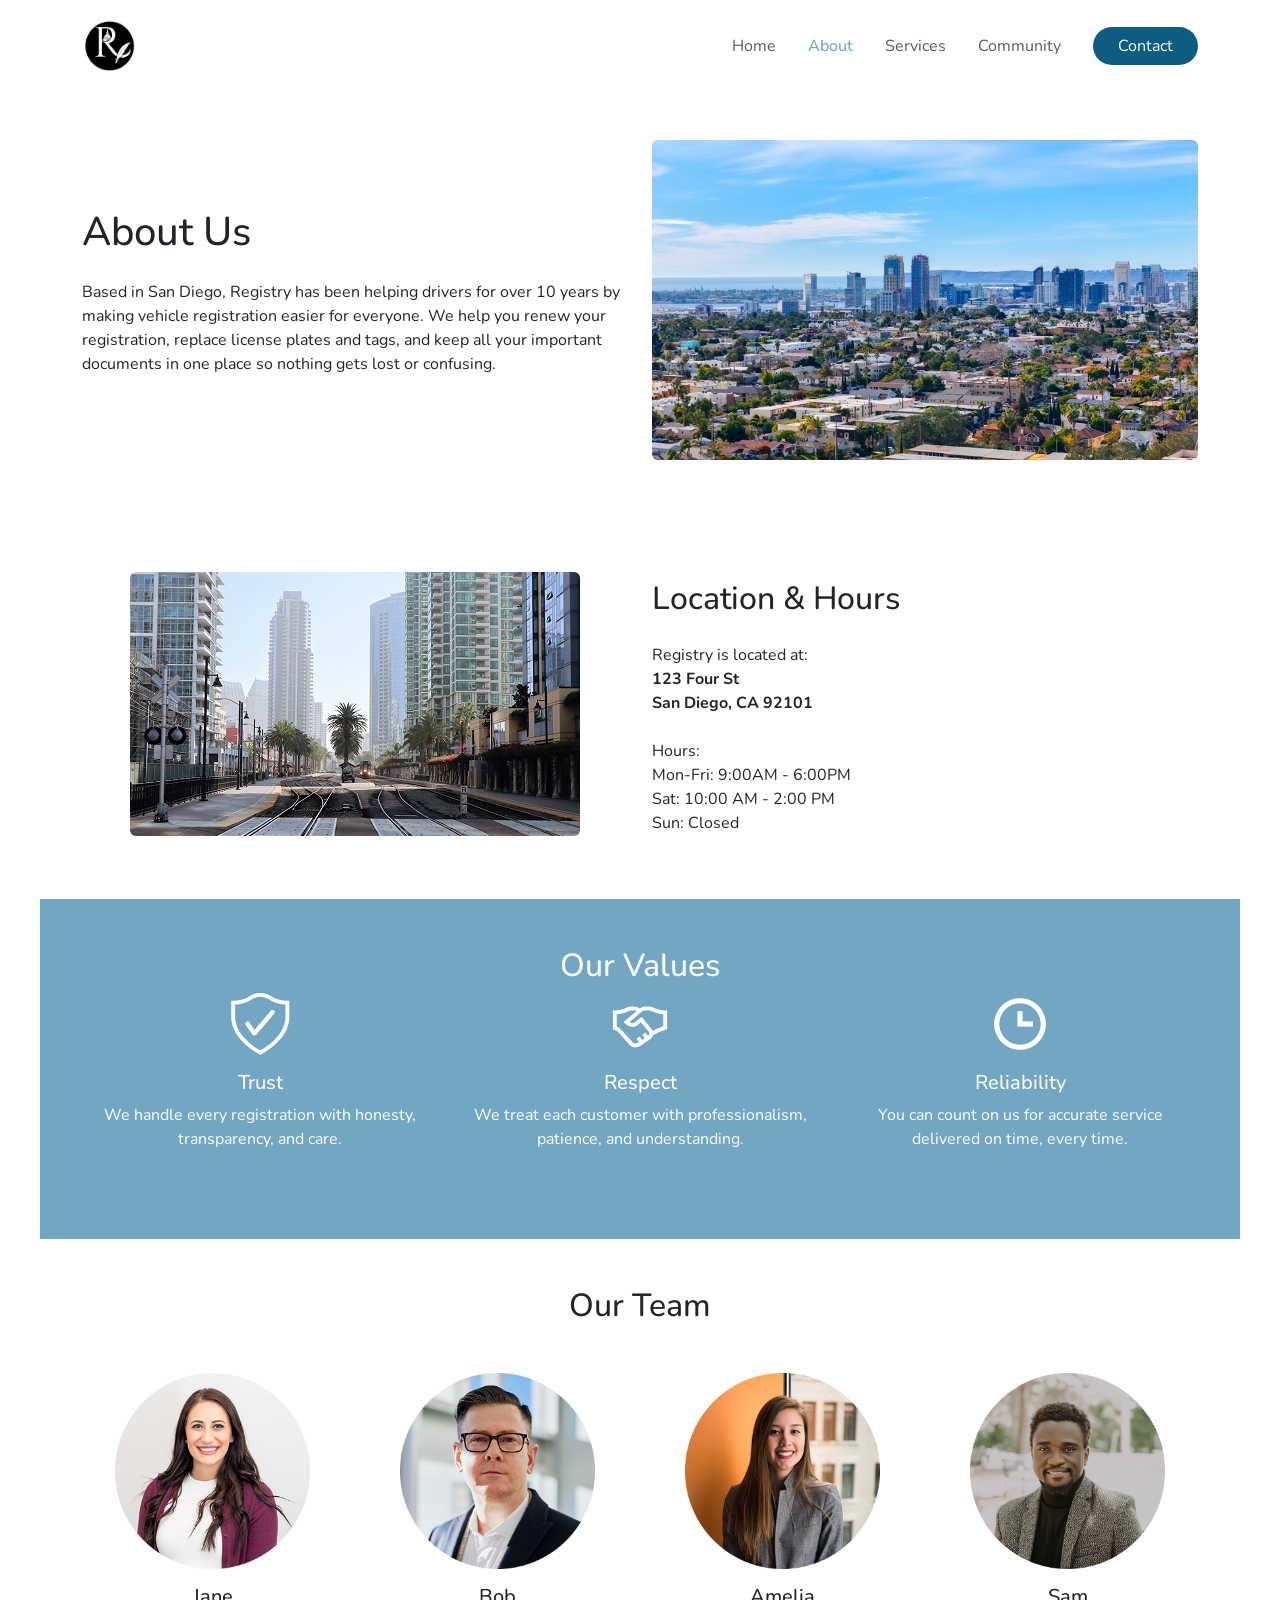
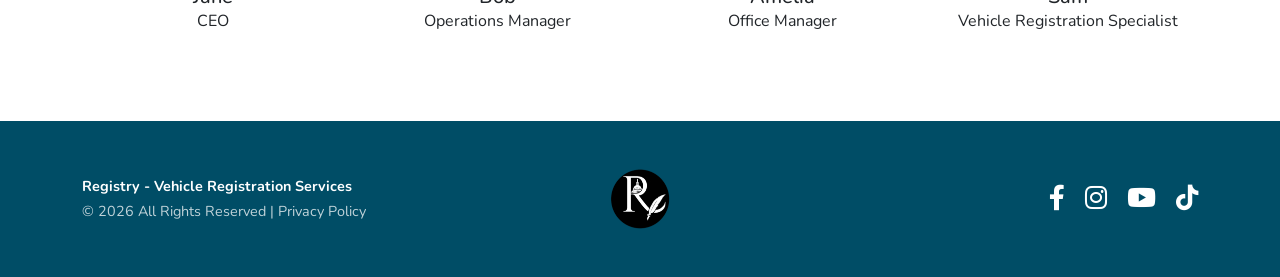
==== about.html @ 8897eef6 "Update about.html" ====
<!DOCTYPE html>
<html lang="en">
<head>
    <meta charset="UTF-8">
    <meta name="viewport" content="width=device-width, initial-scale=1.0">
    <title>Registry - About</title>
    <link rel="icon" type="image/png" href="images/favicon.png">
    <link rel="preconnect" href="https://fonts.googleapis.com">
    <link rel="preconnect" href="https://fonts.gstatic.com" crossorigin>
    <link href="https://fonts.googleapis.com/css2?family=Nanum+Myeongjo&family=Nunito:ital,wght@0,200..1000;1,200..1000&family=Raleway:ital,wght@0,100..900;1,100..900&display=swap" rel="stylesheet">
    
    <!-- Bootstrap CSS -->
    <link href="https://cdn.jsdelivr.net/npm/bootstrap@5.3.0/dist/css/bootstrap.min.css" rel="stylesheet">
    
    <!-- Font Awesome Icons -->
    <link rel="stylesheet" href="https://cdnjs.cloudflare.com/ajax/libs/font-awesome/6.0.0/css/all.min.css">

    <!-- Custom CSS -->
    <link rel="stylesheet" href="css/style.css">
</head>

<body>
    <header>
    <nav class="navbar navbar-expand-lg navbar-light bg-white sticky-top py-3">
        <div class="container">
            <a class="navbar-brand" href="index.html">
                <img src="images/logo.png" alt="Registry Logo" height="50">
            </a>
            <button class="navbar-toggler"
                    type="button"
                    data-bs-toggle="collapse"
                    data-bs-target="#navbarNav"
                    aria-controls="navbarNav"
                    aria-expanded="false"
                    aria-label="Toggle navigation">
                <span class="navbar-toggler-icon"></span>
            </button>
            <div class="collapse navbar-collapse justify-content-end" id="navbarNav">
                <ul class="navbar-nav align-items-center">
                    <li class="nav-item"><a class="nav-link px-3" href="index.html">Home</a></li>
                    <li class="nav-item"><a class="nav-link px-3 active-custom" href="#">About</a></li>
                    <li class="nav-item"><a class="nav-link px-3" href="services.html">Services</a></li>
                    <li class="nav-item"><a class="nav-link px-3" href="community.html">Community</a></li>
                    <li class="nav-item ms-lg-3"><a class="btn btn-contact px-4" href="contact.html">Contact</a></li>
                </ul>
            </div>
        </div>
    </nav>
    </header>
    <main>
    <!--About Section-->
    <section class="about-section py-5">
        <div class="container">
            <div class="row align-items-center">
                <div class="col-md-6 text-center text-md-start">
                    <h1 class="mt-4 mt-md-0 mb-4">About Us</h1>

                    <p>
                        Based in San Diego, Registry has been helping drivers for over
                        10 years by making vehicle registration easier for everyone.
                        We help you renew your registration, replace license plates
                        and tags, and keep all your important documents in one place
                        so nothing gets lost or confusing.
                    </p>
                </div>

                <div class="col-md-6 text-center">
                    <img src="images/About.png"
                        class="img-fluid rounded"
                        alt="San Diego">
                </div>

            </div>
        </div>
    </section>

    <!-- Location Section -->
    <section class="location-section py-5">
        <div class="container">
            <div class="row align-items-center">

                <div class="col-md-6 text-center">
                    <img src="images/Location.png"
                        class="img-fluid rounded"
                        alt="San Diego Location">
                </div>
                <div class="col-md-6 text-center text-md-start">
                    <h2 class="mt-4 mb-4">Location & Hours</h2>

                    <p>
                        Registry is located at:<br>
                        <strong>123 Four St <br> San Diego, CA 92101</strong>
                        <br><br>

                        Hours:<br>
                        Mon-Fri: 9:00AM - 6:00PM<br>
                        Sat: 10:00 AM - 2:00 PM<br>
                        Sun: Closed
                    </p>
                </div>

            </div>
        </div>
    </section>

    <!-- Values Section-->
    <section class="values py-5">
        <div class="container">
            <h2 class="text-center">Our Values</h2>
            <div class="row text-center">
            <!-- Image 1 -->
            <div class="col-md-4 mb-4">
                <img src="images/Trust Image.png" class="img-fluid rounded" alt="Registration">
                <h5 class="mt-3">Trust</h5>
                <p>We handle every registration with honesty, transparency, and care.</p>
            </div>
            <!-- Image 2 -->
            <div class="col-md-4 mb-4">
                <img src="images/Respect Image.png" class="img-fluid rounded"
                alt="License Plates">
                <h5 class="mt-3">Respect</h5>
                <p>We treat each customer with professionalism, patience, and understanding.</p>
            </div>
            <!-- Image 3 -->
            <div class="col-md-4 mb-4">
                <img src="images/Reliablity Image.png" class="img-fluid rounded"
                alt="Vehicle Documents">
                <h5 class="mt-3">Reliability</h5>
                <p>You can count on us for accurate service delivered on time, every time.</p>
            </div>
            </div>
        </div>
    </section>

    <!-- Our Team-->
    <section class="team py-5">
        <div class="container">
            <h2 class="text-center mb-5">Our Team</h2>
            <div class="row text-center">
                <!-- Member 1 -->
                <div class="col-md-3 col-6 mb-4">
                    <img src="images/Jane.png" class="img-fluid rounded w-75" alt="Jane">
                    <h5 class="mt-3 mb-0">Jane</h5>
                    <p>CEO</p>
                </div>

                <!-- Member 2 -->
                <div class="col-md-3 col-6 mb-4">
                    <img src="images/Bob.png" class="img-fluid rounded w-75" alt="Bob">
                    <h5 class="mt-3 mb-0">Bob</h5>
                    <p>Operations Manager</p>
                </div>

                <!-- Member 3 -->
                <div class="col-md-3 col-6 mb-4">
                    <img src="images/Amelia.png" class="img-fluid rounded w-75" alt="Amelia">
                    <h5 class="mt-3 mb-0">Amelia</h5>
                    <p>Office Manager</p>
                </div>

                <!-- Member 4 -->
                <div class="col-md-3 col-6 mb-4">
                    <img src="images/Sam.png" class="img-fluid rounded w-75" alt="Sam">
                    <h5 class="mt-3 mb-0">Sam</h5>
                    <p>Vehicle Registration Specialist</p>
                </div>
            </div>
        </div>
    </section>
    </main>
    
    <footer class="footer py-5">
        <div class="container">
            <div class="row align-items-center">
    
                <div class="col-md-4 text-center text-md-start footer-legal">
                    <p class="mb-1 fw-bold">Registry - Vehicle Registration Services</p>
                    <p class="mb-0 small opacity-75">
                        © 2026 All Rights Reserved | 
                        <a href="privacy-policy.html" class="text-white text-decoration-none hover-underline">Privacy Policy</a>
                    </p>
                </div>

                <div class="col-md-4 text-center mb-4 mb-md-0">
                    <a href="index.html">
                        <img src="images/logo.png" alt="Registry Logo" class="footer-logo-main">
                    </a>
                </div>

                <div class="col-md-4 text-center text-md-end mb-4 mb-md-0 social-links">
                    <a href="https://facebook.com" target="_blank" class="me-3"><i class="fab fa-facebook-f"></i></a>
                    <a href="https://instagram.com" target="_blank" class="me-3"><i class="fab fa-instagram"></i></a>
                    <a href="https://youtube.com" target="_blank" class="me-3"><i class="fab fa-youtube"></i></a>
                    <a href="https://tiktok.com" target="_blank"><i class="fab fa-tiktok"></i></a>
                </div>
    
            </div>
        </div>
    </footer>

    <script src="https://cdn.jsdelivr.net/npm/bootstrap@5.3.0/dist/js/bootstrap.bundle.min.js"></script>

</body>
</html>
---- css/style.css ----
:root {
    --primary-blue: #0d5d80;
    --accent-blue: #72a6c2;
    --bg-light: #d1e3eb;
    --white: #ffffff;
    --gray: #f6f6f6;
    --black: #000000;
    --almost-black: #0b0b0b;
    --yellow: #eabe42;

}

body {
    font-family: 'nunito',Tahoma, Geneva, Verdana, sans-serif;;
}

/* Nav */

.navbar-brand img:hover {
    opacity: 0.8;
}
.active-custom {
    color: var(--accent-blue) !important;
    font-weight: 500;
}

.hero-section h1 {
    text-shadow: 3px 3px 5px rgb(0, 0, 0);

}
.hero-section p {
    text-shadow: 3px 3px 5px rgb(0, 0, 0);
}

.active-custom {
    color: var(--accent-blue) !important;
}

.btn-contact {
    background-color: var(--primary-blue);
    color: white;
    border-radius: 25px;
}
.btn-contact:hover {
    color: #004d66;
    background-color: #c0c4c5;
}
/* Hero */
.home-hero {
    height: 700px;
    background: linear-gradient(rgba(1,1,1,0.9), rgba(0, 0, 0, 0.328)), url('/images/hero.png') center/cover no-repeat;
    background-size: 100%;
    background-position: center;
    padding-bottom: 100px;
}
.btn-hero-primary { background-color: var(--primary-blue); color: white; border-radius: 20px;}
.btn-hero-primary:hover {
    background-color: #c0c4c5;
    color: #004d66;
}
.hero-section {
    height: 450px;
    background-image: linear-gradient(rgba(1,1,1,0.9), rgba(0,0,0,0.4)), url('/images/carhero.jpg');
    background-size: cover;
    background-position: center;
    display: flex;
    align-items: center;
    justify-content: center;
}
.home-cards {
    margin: -150px auto 5px;
    padding: 30px;
    max-width: 1200px
}
.service-card {
    max-height: 500px;
    max-width: 400px;
    background: white;
    color: #333;
    border-radius: 12px;
    box-shadow: 0 10px 30px rgba(0,0,0,0.1);
    transition: transform 0.3s ease;
}

.service-card img {
    width: 250px;          
    height: 250px;        
    object-fit: cover;   
    border-radius: 12px; 
}

.service-card:hover { transform: translateY(-10px); }

.icon-circle {
    font-size: 2rem;
    color: var(--accent-blue);
    border: 2px solid #eee;
    width: 60px;
    height: 60px;
    line-height: 56px;
    border-radius: 50%;
    margin: 0 auto;
}
.btn-view-all { background-color: var(--primary-blue); color: white; border-radius: 20px; }
.btn-view-all:hover {
    background-color: #c0c4c5;
    color: #004d66;
}
/* Why Choose Us */
.why-choose-us { background-color: var(--primary-blue); }
/* Help & Tips */
.tip-card {
    height: 250px;
    border-radius: 12px;
    overflow: hidden;
    position: relative;
    background-size: cover;
    background-position: center;
}
.card-reg { background-image: url('/images/registerCar.jpeg'); }
.card-renew { background-image: url('/images/renewalTips.jpg'); }
.card-transfer { background-image: url('/images/transferguide.jpg'); }

.tip-overlay {
    background: rgba(0, 0, 0, 0.4);
    height: 100%;
    display: flex;
    flex-direction: column;
    justify-content: flex-end;
}
.btn-tip-action { background-color: var(--primary-blue); color: white; border-radius: 20px; font-size: 0.8rem; }

.btn-tip-action:hover {
    background-color: #c0c4c5;
    color: #004d66;
}
.hero-services {
    height: 450px;
    background-image: linear-gradient(rgba(1,1,1,0.9), rgba(0,0,0,0.4)), url('/images/servicehero.png');
    background-size: cover;
    background-position: center;
    display: flex;
    align-items: center;
    justify-content: center;
}
/*Services page*/
.card {
    height: 375px;
    margin: 10px;
    text-align: center;
    box-shadow: 0 3px 10px rgba(45, 44, 44, 0.5);
}
.card p {
    font-size: small;
}

/*Community*/
/* Features */
.features-section {
    background-color: var(--bg-light);
    padding: 80px 0;
}

.feature-card {
    background: white;
    padding: 30px;
    border-radius: 10px;
    box-shadow: 0 4px 15px rgba(0,0,0,0.05);
    text-align: center;
}

/* Feature Image Styling */
.img-wrapper {
    height: 220px; /* Fixed height to keep cards uniform */
    display: flex;
    align-items: center;
    justify-content: center;
    margin-bottom: 20px;
    overflow: hidden;
}

.feature-img {
    max-height: 100%;
    width: auto;
    object-fit: contain; /* Keeps the isometric illustrations from stretching */
    transition: transform 0.3s ease;
}

.feature-card:hover .feature-img {
    transform: scale(1.1); /* Subtle zoom effect on hover */
}

.feature-card {
    background: white;
    padding: 30px;
    border-radius: 8px;
    box-shadow: 0 10px 30px rgba(0,0,0,0.08);
    text-align: center;
    border: none;
}

.btn-action {
    background-color: var(--accent-blue);
    color: white;
    border-radius: 20px;
    padding: 8px 30px;
    font-size: 0.9rem;
}
.btn-action:hover {
    color: #004d66;
    background-color: #c0c4c5;
}
.card-body {
    max-height: 200px;
}

.card-body-content {
    font-size: small;
    text-align: start;
    margin-top: 10px;
    padding: 10px;
    background-color: #7ca8bf6e;
    border-radius: 7px
    
}


/* FAQ */

/* Custom Accordion Styling */
.faq-section {
    margin-bottom: 50px;
}
.faq-title {
    font-size: 3rem;
    font-weight: 900;
    padding: 50px 0px 0px 0px;
}
.custom-faq-btn {
    background-color: var(--primary-blue) !important;
    color: white !important;
    border-radius: 4px !important;
    padding: 18px;
    box-shadow: none !important;
}

/* Changes the color of the accordion arrow to white */
.accordion-button::after {
    filter: brightness(0) invert(1);
}

/* Ensures the answer box looks clean */
.accordion-body {
    border-radius: 0 0 4px 4px;
    color: #555;
    font-size: 0.95rem;
}

.accordion-item {
    background: transparent;
}

/*About Page*/
.about {
    background-color: #F6F6F6;
}

.values {
  background-color: #72A6C2;
  color: white;
}


/*footer*/
.footer {
    background-color: #004d66; 
    color: white;
}
.social-links a {
    color: white;
    font-size: 1.6rem;
    text-decoration: none;
    transition: transform 0.3s ease, opacity 0.3s ease;
    display: inline-block;
}
.social-links a:hover {
    opacity: 0.8;
    transform: translateY(-3px);
}
.footer-logo-main {
    height: 60px; 
    width: auto;
    transition: opacity 0.3s;
}

.footer-logo-main:hover {
    opacity: 0.8;
}
.footer-legal p {
    font-size: 0.9rem;
    margin: 0;
}

.hover-underline:hover {
    text-decoration: underline !important;
}





/* Contact Page */
main {
    max-width: 1200px;
    margin: 0 auto; 
    width: 100%;
}
.hero-fifth {
    background: var(--gray);
    text-align: center;
    display: flex;
    align-items: center;
    justify-content: center;
    flex-direction: column;
    padding: 60px 20px; 
}
.hero-fifth h1 {
    color: var(--primary-blue);
    text-shadow: 2px 2px 4px rgba(0,0,0,0.3);
    font-weight: 800;
    font-size: 48px;
}
.hero-fifth p {
    color: var(--almost-black);
    font-size: 16px;
    margin-top: 15px;
}
.hero-fifth-btns {
    display: flex;
    gap: 1rem;
    justify-content: center;
    flex-wrap: wrap;
}
.btn-outline-dark {
    background-color: var(--primary-blue);
    color: var(--white);
    border: 2px solid var(--primary-blue);
    border-radius: 50px;
    padding: 10px 20px;
    transition: all 0.3s ease;
    cursor: pointer;
    text-decoration: none;
}
.btn-outline-dark:hover {
    background-color: var(--accent-blue);
    color: var(--white);
    border-color: var(--primary-blue);
}
/* Info Bar */
.info-bar {
    background-color: var(--primary-blue);
    color: white;

    text-align: center;
    display: grid;
    grid-template-columns: repeat(3,1fr);
}
.info-bar-cell {
    display: flex;
    flex-direction: column;
    align-items: center;
    justify-content: center;
    gap: 1rem;
    padding: 2rem 1.5rem; 
}
.info-bar-cell:nth-child(2) {
    background-color: var(--accent-blue); 
}
.info-bar-icon {
    font-size: 1.5rem;
    color: rgba(255,255,255,0.8);
    flex-shrink: 0;
    margin-top: 2px;
}
.info-bar-cell h3 {
    margin-bottom: 0.2rem;
    font-size: 1.2rem;
    font-weight: 600;
}
.info-bar-cell a {
    color: var(--yellow);
    text-decoration: none;
    font-weight: 800;
}
.info-bar-cell a:hover {
    text-decoration: underline;
}
/* Contact Form */
.form-section {
    background-color: var(--accent-blue);
    padding: 40px 20px;
}
.form-inner {
    max-width: 900px;
    margin: 0 auto;
    padding: 30px;
    
}
.form-section h2 {
    text-align: left;
    color: var(--white);
    margin-bottom: 30px;
    font-weight: 700;
}
.form-section > .form-inner > p {
    color: var(--white);
    font-size: 1.1rem;
    margin-bottom: 20px;
}
.fieldset {
    border: none;
    margin-bottom: 20px;
}
legend {
    font-size: 1.2rem;
    font-weight: 600;
    margin-bottom: 15px;
    color: var(--white);
}
.row-3 {
    display: grid;
    grid-template-columns: repeat(2, 1fr);
    gap: 20px;
    margin-bottom: 1rem;
}
.row-2 {
    display: grid;
    grid-template-columns: 1fr 1fr;
    gap: 20px;
    margin-bottom: 1rem;
}
.row-1 {
    display: grid;
    grid-template-columns: 1fr;
    gap: 20px;
    margin-bottom: 1rem;
}
.form-group {
    display: flex;
    flex-direction: column;
    gap: .5rem;
}
label.field-label {
    font-weight: 600;
    color: var(--white);
    text-transform: none;
}
label.field-label .required {
    color: var(--yellow);
}
input[type="text"],
input[type="email"],
input[type="tel"],
select, textarea {
    color: var(--almost-black);
    background: var();
    padding: 10px;
    border-radius: 10px;
    border: 1.5px solid var(--primary-blue);
    font-size: 1rem;
    width: 100%;
    outline: none;
    transition: border-color 0.3s ease;
    appearance: none;
}   
input::placeholder, textarea::placeholder {
    color: var(--almost-black);
    opacity: 0.7;
}
input[type="text"]:focus,
input[type="email"]:focus,
input[type="tel"]:focus,
select:focus,
textarea:focus {
    border-color: var(--accent-blue);
}
textarea {
    resize: vertical;
    min-height: 120px;
    line-height: 1.5;
}
select:not([multiple]) {
    background-image: url('/images/arrow-down.svg');
    background-repeat: no-repeat;
    background-position: right 10px center;
    background-size: 12px;
    padding-right: 1.5rem;
    cursor: pointer;
}
select[multiple] {
    background-image: none;
    padding-right: 10px;
    height: auto;
}
select[multiple] option {
    padding: 8px;
}
select[multiple] option:checked {
    background-color: var(--accent-blue);
    color: white;
}
input[type="text"]:not(:placeholder-shown):valid,
input[type="email"]:not(:placeholder-shown):valid,
input[type="tel"]:not(:placeholder-shown):valid,
textarea:not(:placeholder-shown):valid {
    border-color: var(--accent-blue);
}
input[type="text"]:not(:placeholder-shown):invalid,
input[type="email"]:not(:placeholder-shown):invalid,
input[type="tel"]:not(:placeholder-shown):invalid,
textarea:not(:placeholder-shown):invalid {
    border-color: var(--yellow);
}

/*radio and checkbox*/
.toggle-group {
    display: flex;
    flex-wrap: wrap;
    gap: 20px;
}
.toggle-pill {
    display:flex;
    align-items: center;
    gap: 10px;
    padding: 8px 16px;
    background: rgba(255,255,255,0.2);
    border-radius: 25px;
    border: 1.5px solid var(--white);
    color: var(--white);
    cursor: pointer;
    transition: all 0.3s ease;
}
.toggle-pill:hover {
            background: rgba(255,255,255,0.25);
            border-color: rgba(255,255,255,0.6);
        }
        .toggle-pill:has(input:checked) {
            background: var(--white);
            border-color: var(--white);
        }
        .toggle-pill input[type="radio"],
        .toggle-pill input[type="checkbox"] {
            accent-color: var(--primary-blue);
            width: 15px;
            height: 15px;
        }
        .toggle-pill label {
            font-size: 0.86rem;
            font-weight: 600;
            color: var(--white);
            cursor: pointer;
            letter-spacing: 0;
            text-transform: none;
        }
        .toggle-pill:has(input:checked) label {
            color: var(--primary-blue);
        }
        .btn-submit {
            background-color: var(--primary-blue);
            color: white;
            border-radius: 25px;
            padding: 12px 30px;
            font-size: 1rem;
            border: none;
            cursor: pointer;
            transition: background-color 0.3s ease, color 0.3s ease;
            margin-top: 0.5rem;
        }
.btn-submit:hover {
    background-color: var(--yellow);
    
}
/* Map Section */
.map-section {
    display: grid;
    grid-template-columns: 1fr 1fr;
    min-height: 300px;
    align-items: stretch;
}
.map-text {
    padding: 20px;
    background: var(--gray);
    display: flex;
    flex-direction: column;
    justify-content: center;
}
.map-text h2 {
    color: var(--primary-blue);
    font-weight: 700;
    margin-bottom: 15px;
}
.map-text p {
    color: var(--almost-black);
    font-size: 1.1rem;
    line-height: 1.5;
}
.map-embed {
    overflow: hidden;
    min-height: 300px;
}
.map-embed iframe {
    width: 100%;
    height: 100%;
    border: none;
    min-height: 300px;
    display: block;
    filter: saturate(.9);
} 


@media (max-width: 768px) {
    .home-hero {
        max-height: 370px;
        padding: 10px;
    }
    .footer {
        padding: 40px 0;
    }
    .footer .col-md-4 {
        margin-bottom: 2rem;
    }
    .footer .col-md-4:last-child {
        margin-bottom: 0;
    }
}
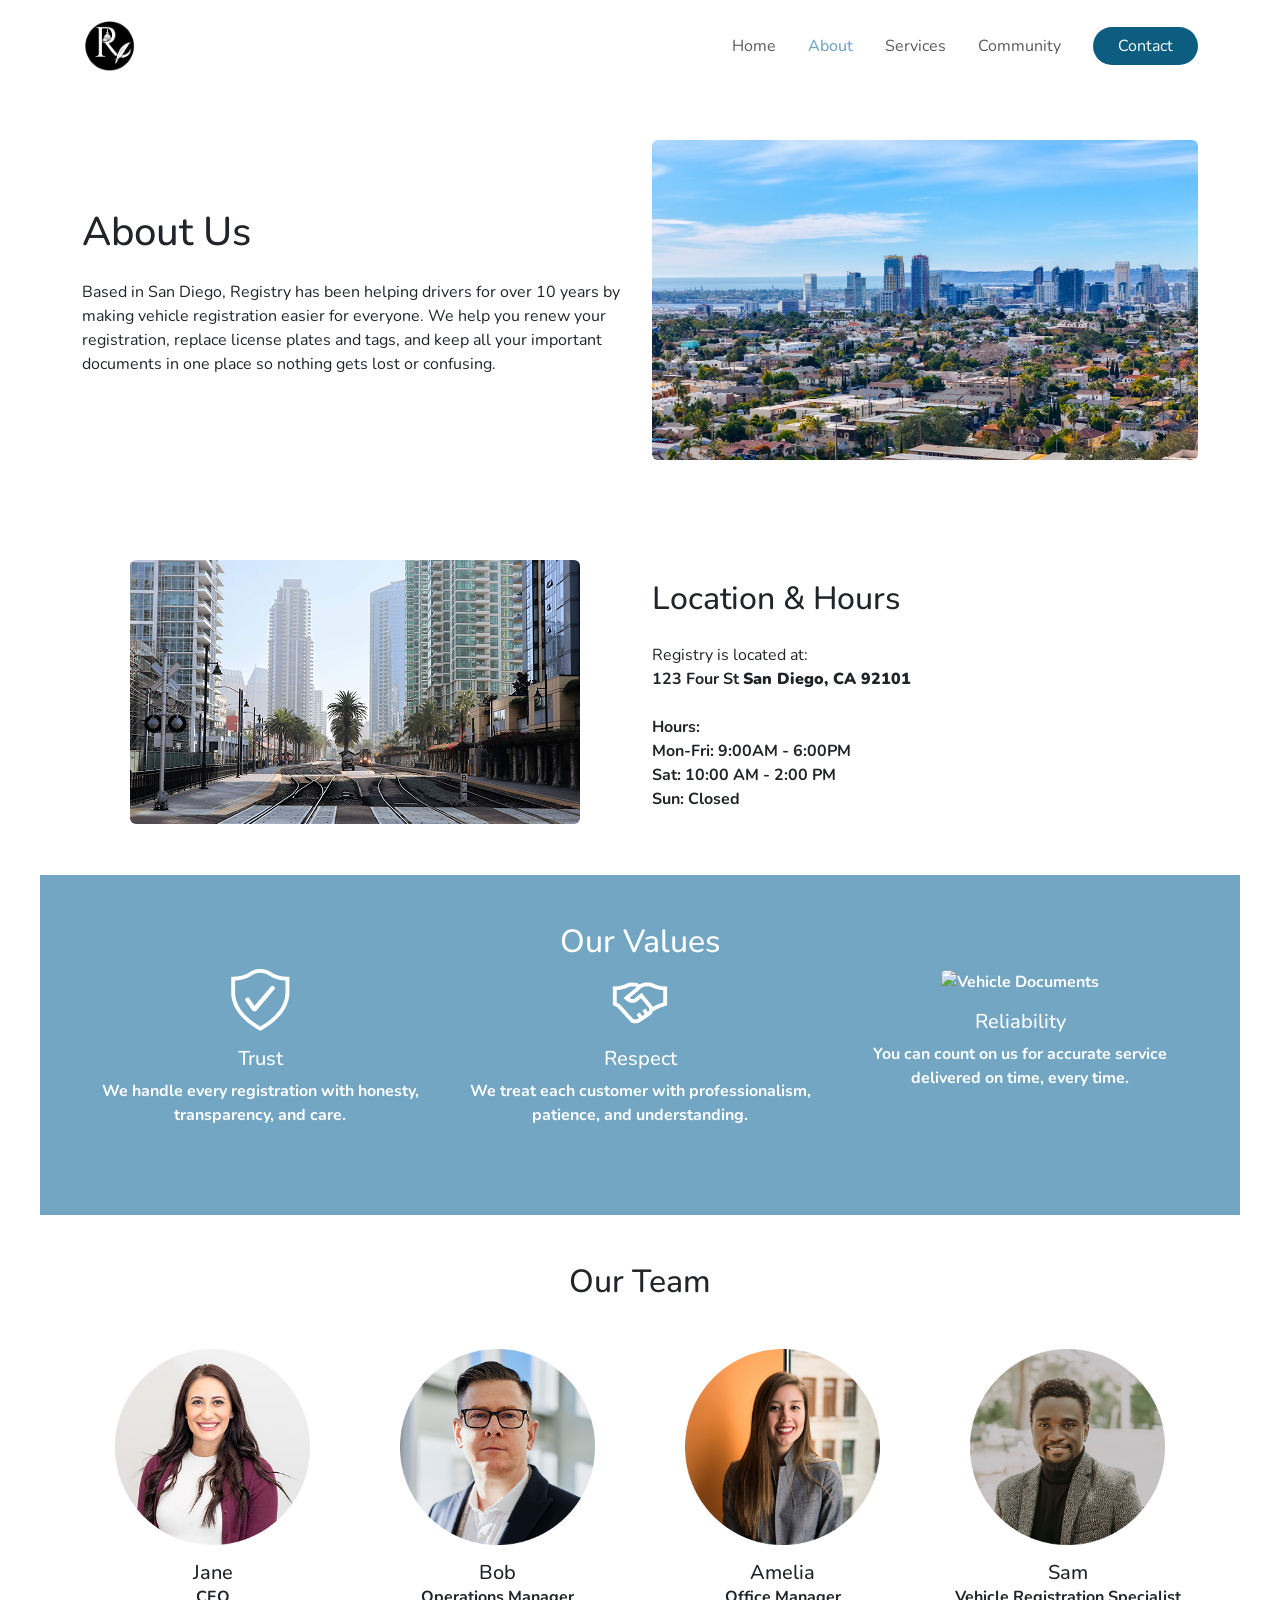
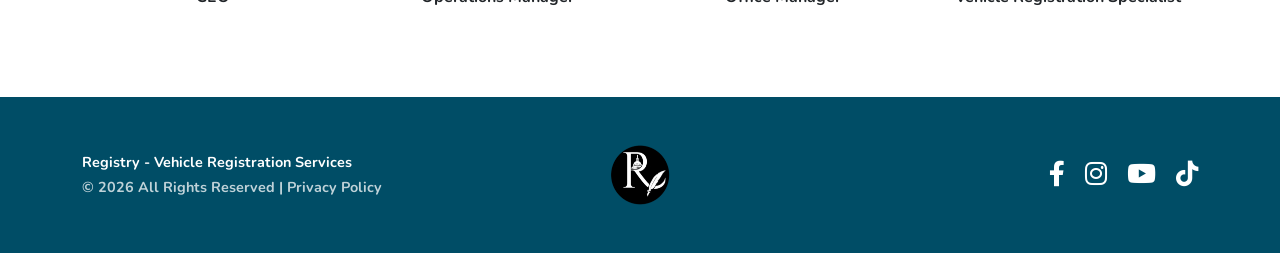
==== commit b94bc5b6: "Update about.html" ====
--- a/about.html
+++ b/about.html
@@ -54,7 +54,6 @@
             <div class="row align-items-center">
                 <div class="col-md-6 text-center text-md-start">
                     <h1 class="mt-4 mt-md-0 mb-4">About Us</h1>
-
                     <p>
                         Based in San Diego, Registry has been helping drivers for over
                         10 years by making vehicle registration easier for everyone.
@@ -65,7 +64,7 @@
                 </div>
 
                 <div class="col-md-6 text-center">
-                    <img src="images/About.png"
+                    <img src="images/about.png"
                         class="img-fluid rounded"
                         alt="San Diego">
                 </div>
@@ -80,7 +79,7 @@
             <div class="row align-items-center">
 
                 <div class="col-md-6 text-center">
-                    <img src="images/Location.png"
+                    <img src="images/location.png"
                         class="img-fluid rounded"
                         alt="San Diego Location">
                 </div>
@@ -89,7 +88,7 @@
 
                     <p>
                         Registry is located at:<br>
-                        <strong>123 Four St <br> San Diego, CA 92101</strong>
+                        <strong>123 Four St <strong> San Diego, CA 92101</strong>
                         <br><br>
 
                         Hours:<br>
@@ -110,20 +109,20 @@
             <div class="row text-center">
             <!-- Image 1 -->
             <div class="col-md-4 mb-4">
-                <img src="images/Trust Image.png" class="img-fluid rounded" alt="Registration">
+                <img src="images/trust-image.png" class="img-fluid rounded" alt="Registration">
                 <h5 class="mt-3">Trust</h5>
                 <p>We handle every registration with honesty, transparency, and care.</p>
             </div>
             <!-- Image 2 -->
             <div class="col-md-4 mb-4">
-                <img src="images/Respect Image.png" class="img-fluid rounded"
+                <img src="images/respect-image.png" class="img-fluid rounded"
                 alt="License Plates">
                 <h5 class="mt-3">Respect</h5>
                 <p>We treat each customer with professionalism, patience, and understanding.</p>
             </div>
             <!-- Image 3 -->
             <div class="col-md-4 mb-4">
-                <img src="images/Reliablity Image.png" class="img-fluid rounded"
+                <img src="images/Reliablity-image.png" class="img-fluid rounded"
                 alt="Vehicle Documents">
                 <h5 class="mt-3">Reliability</h5>
                 <p>You can count on us for accurate service delivered on time, every time.</p>
@@ -139,28 +138,28 @@
             <div class="row text-center">
                 <!-- Member 1 -->
                 <div class="col-md-3 col-6 mb-4">
-                    <img src="images/Jane.png" class="img-fluid rounded w-75" alt="Jane">
+                    <img src="images/jane.png" class="img-fluid rounded w-75" alt="Jane">
                     <h5 class="mt-3 mb-0">Jane</h5>
                     <p>CEO</p>
                 </div>
 
                 <!-- Member 2 -->
                 <div class="col-md-3 col-6 mb-4">
-                    <img src="images/Bob.png" class="img-fluid rounded w-75" alt="Bob">
+                    <img src="images/bob.png" class="img-fluid rounded w-75" alt="Bob">
                     <h5 class="mt-3 mb-0">Bob</h5>
                     <p>Operations Manager</p>
                 </div>
 
                 <!-- Member 3 -->
                 <div class="col-md-3 col-6 mb-4">
-                    <img src="images/Amelia.png" class="img-fluid rounded w-75" alt="Amelia">
+                    <img src="images/amelia.png" class="img-fluid rounded w-75" alt="Amelia">
                     <h5 class="mt-3 mb-0">Amelia</h5>
                     <p>Office Manager</p>
                 </div>
 
                 <!-- Member 4 -->
                 <div class="col-md-3 col-6 mb-4">
-                    <img src="images/Sam.png" class="img-fluid rounded w-75" alt="Sam">
+                    <img src="images/sam.png" class="img-fluid rounded w-75" alt="Sam">
                     <h5 class="mt-3 mb-0">Sam</h5>
                     <p>Vehicle Registration Specialist</p>
                 </div>
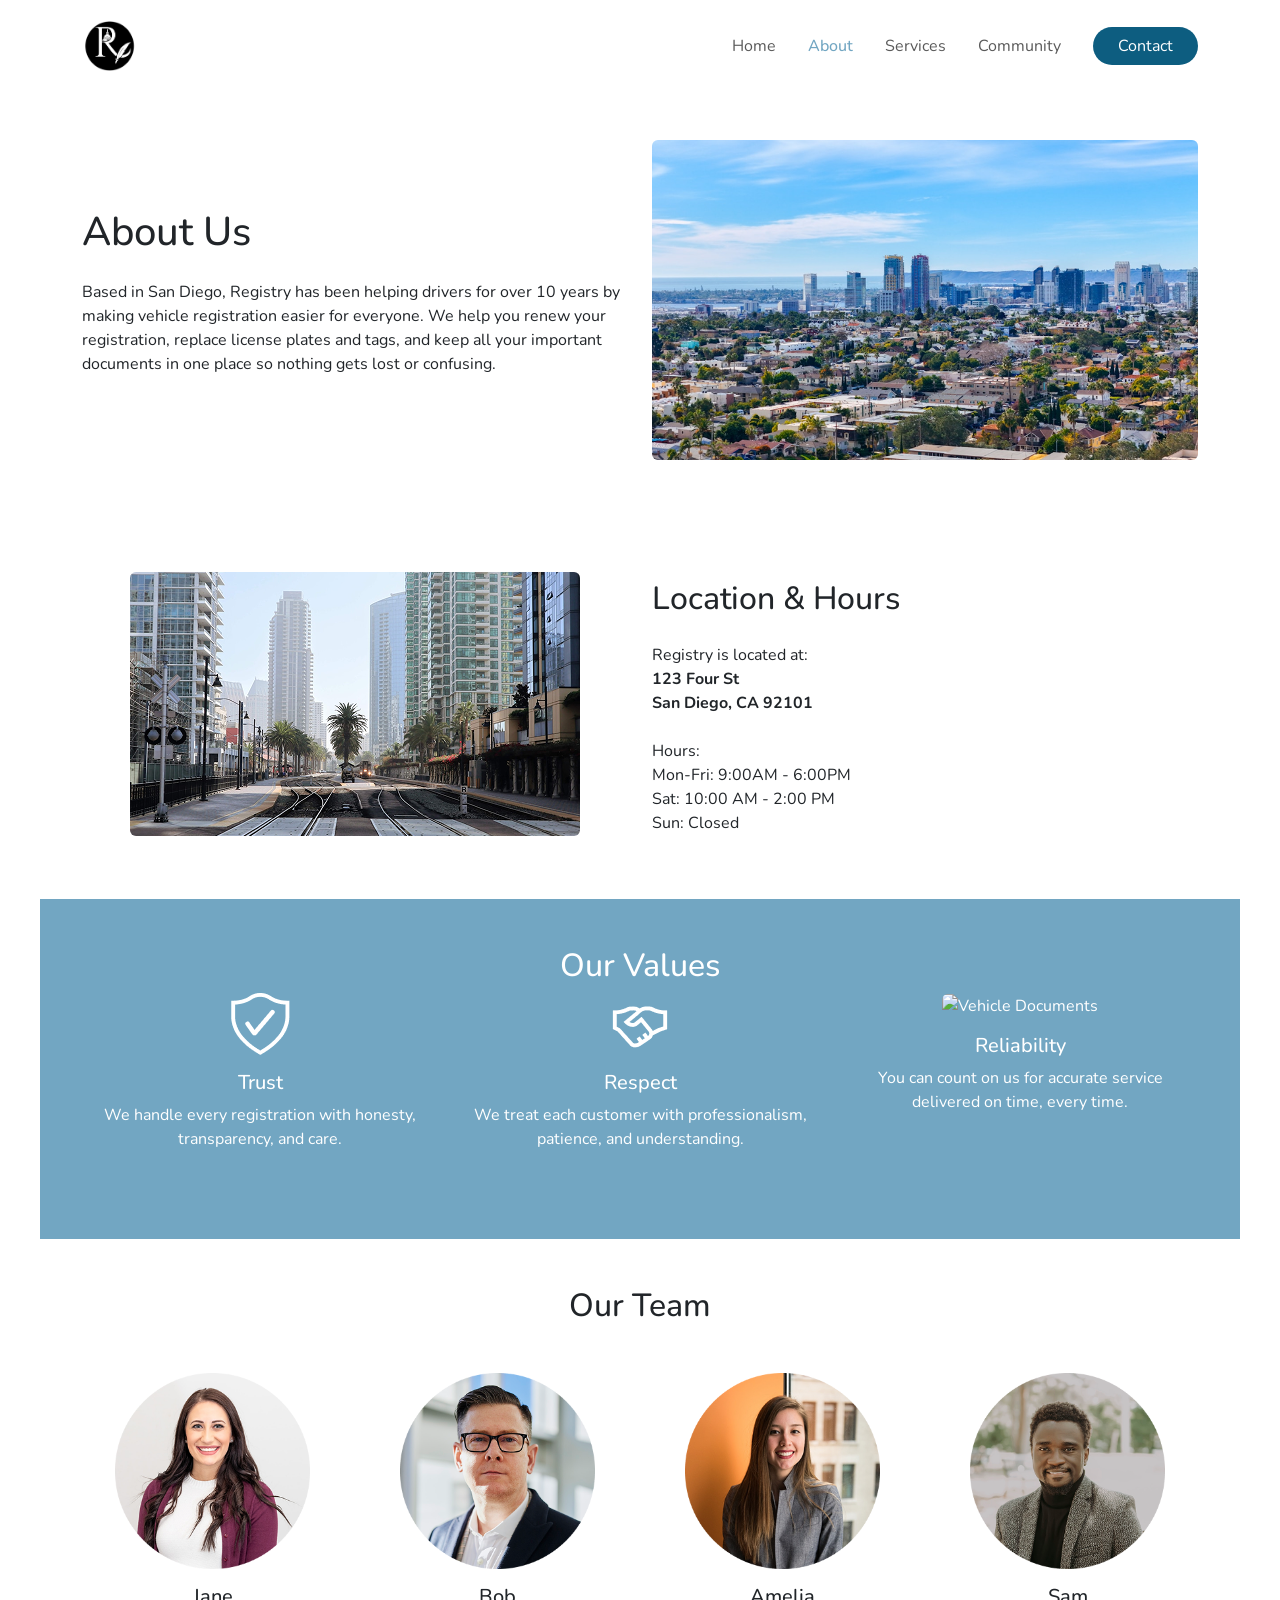
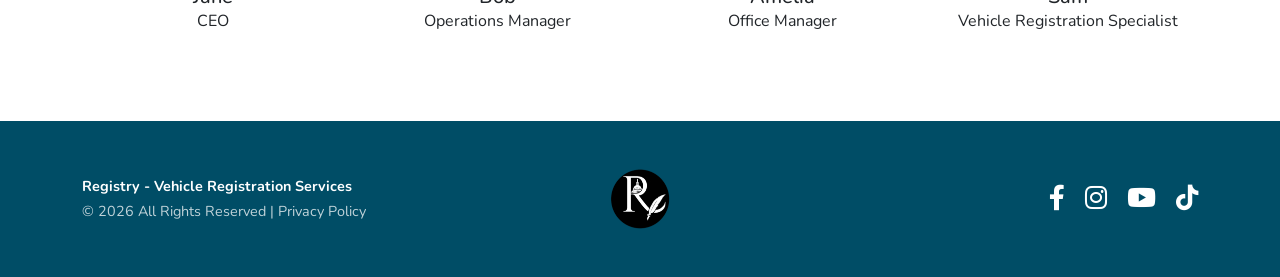
==== commit e43f2eee: "Update about.html" ====
--- a/about.html
+++ b/about.html
@@ -88,7 +88,7 @@
 
                     <p>
                         Registry is located at:<br>
-                        <strong>123 Four St <strong> San Diego, CA 92101</strong>
+                        <strong>123 Four St <br> San Diego, CA 92101</strong>
                         <br><br>
 
                         Hours:<br>
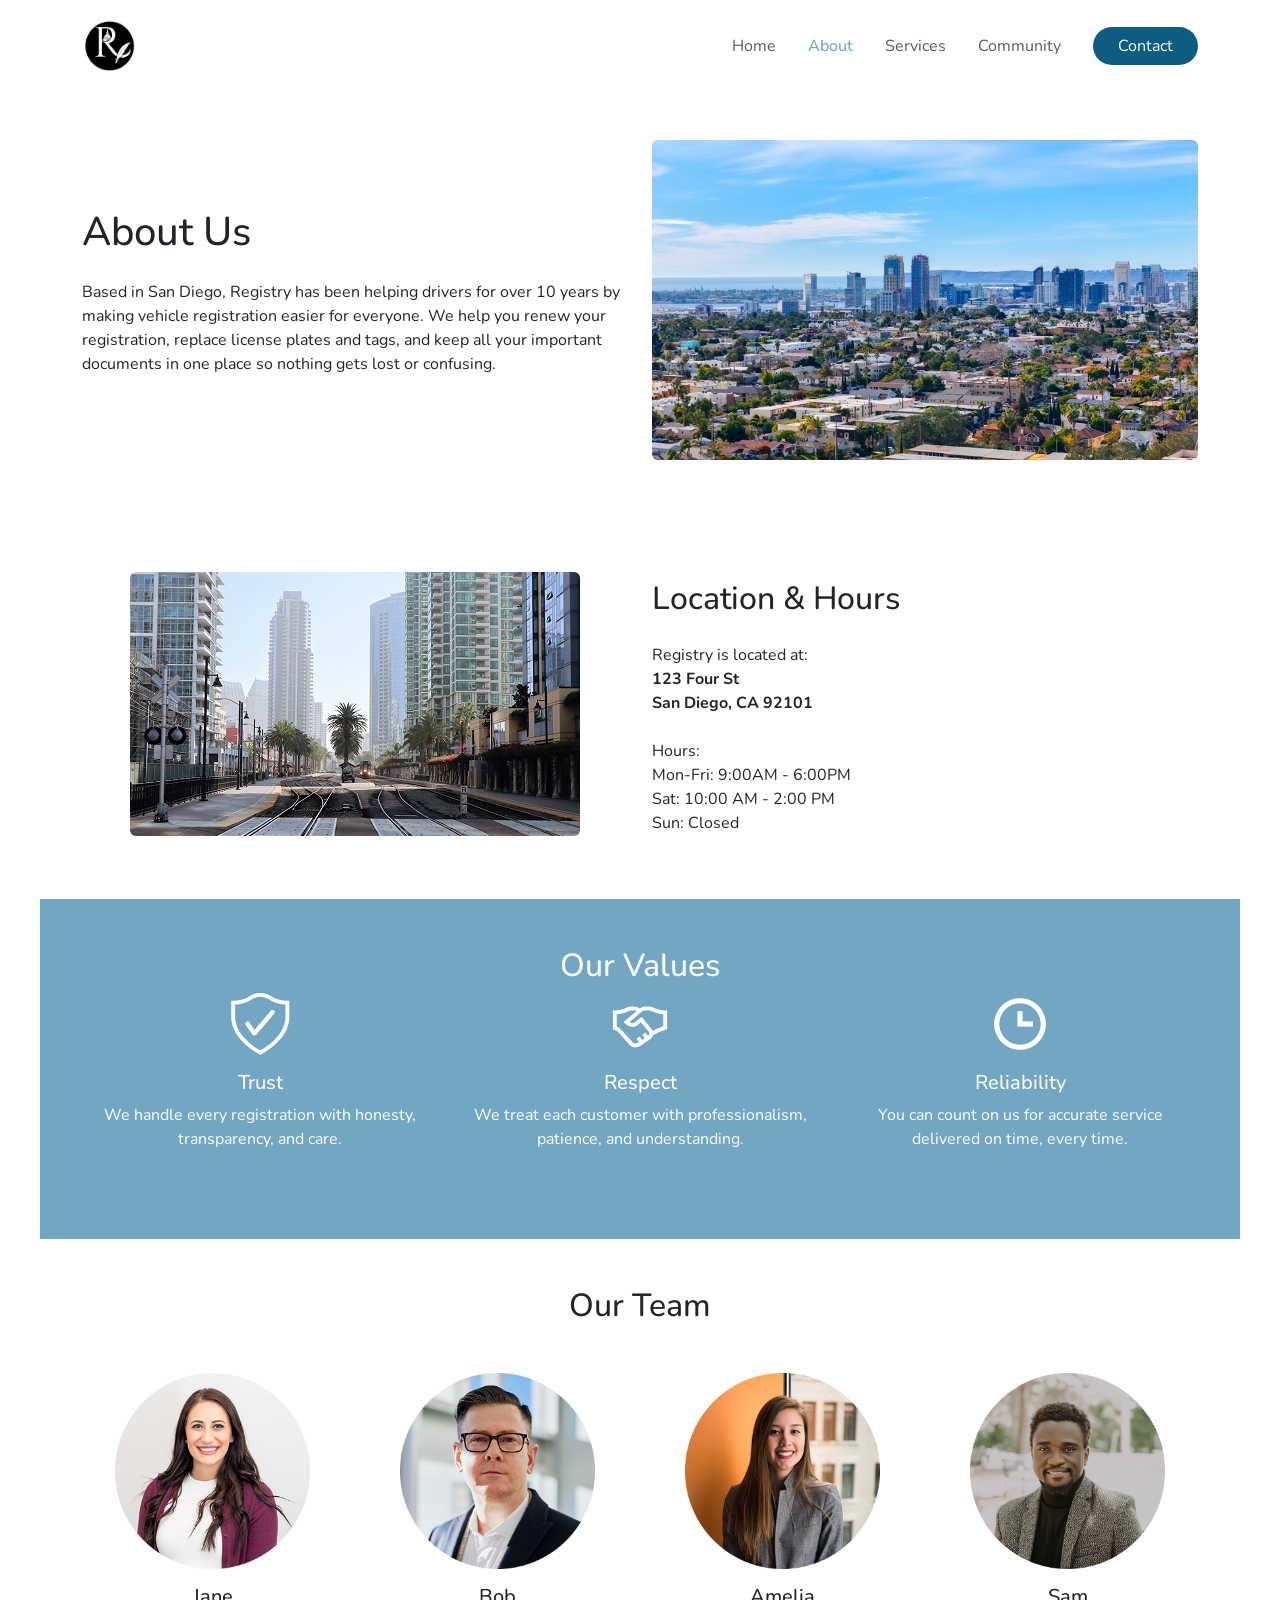
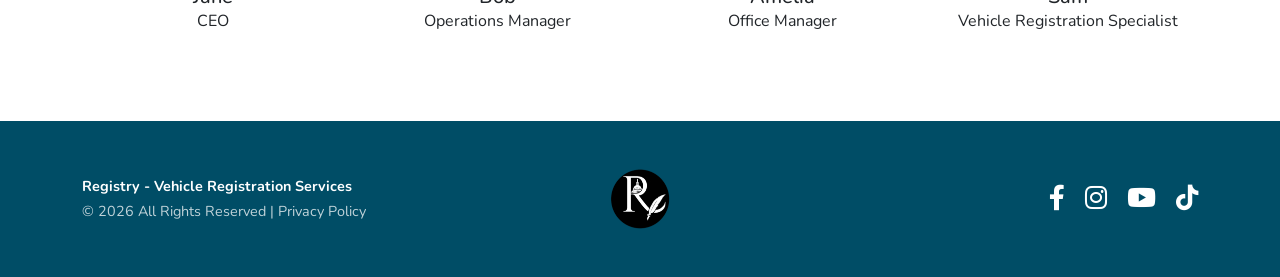
==== commit 6d8ee5b3: "Update about.html" ====
--- a/about.html
+++ b/about.html
@@ -122,7 +122,7 @@
             </div>
             <!-- Image 3 -->
             <div class="col-md-4 mb-4">
-                <img src="images/Reliablity-image.png" class="img-fluid rounded"
+                <img src="images/reliability-image.png" class="img-fluid rounded"
                 alt="Vehicle Documents">
                 <h5 class="mt-3">Reliability</h5>
                 <p>You can count on us for accurate service delivered on time, every time.</p>
--- a/css/style.css
+++ b/css/style.css
@@ -268,6 +268,7 @@
 .values {
   background-color: #72A6C2;
   color: white;
+    width: 100%;
 }
 
 
@@ -632,4 +633,4 @@
     .footer .col-md-4:last-child {
         margin-bottom: 0;
     }
-}+}
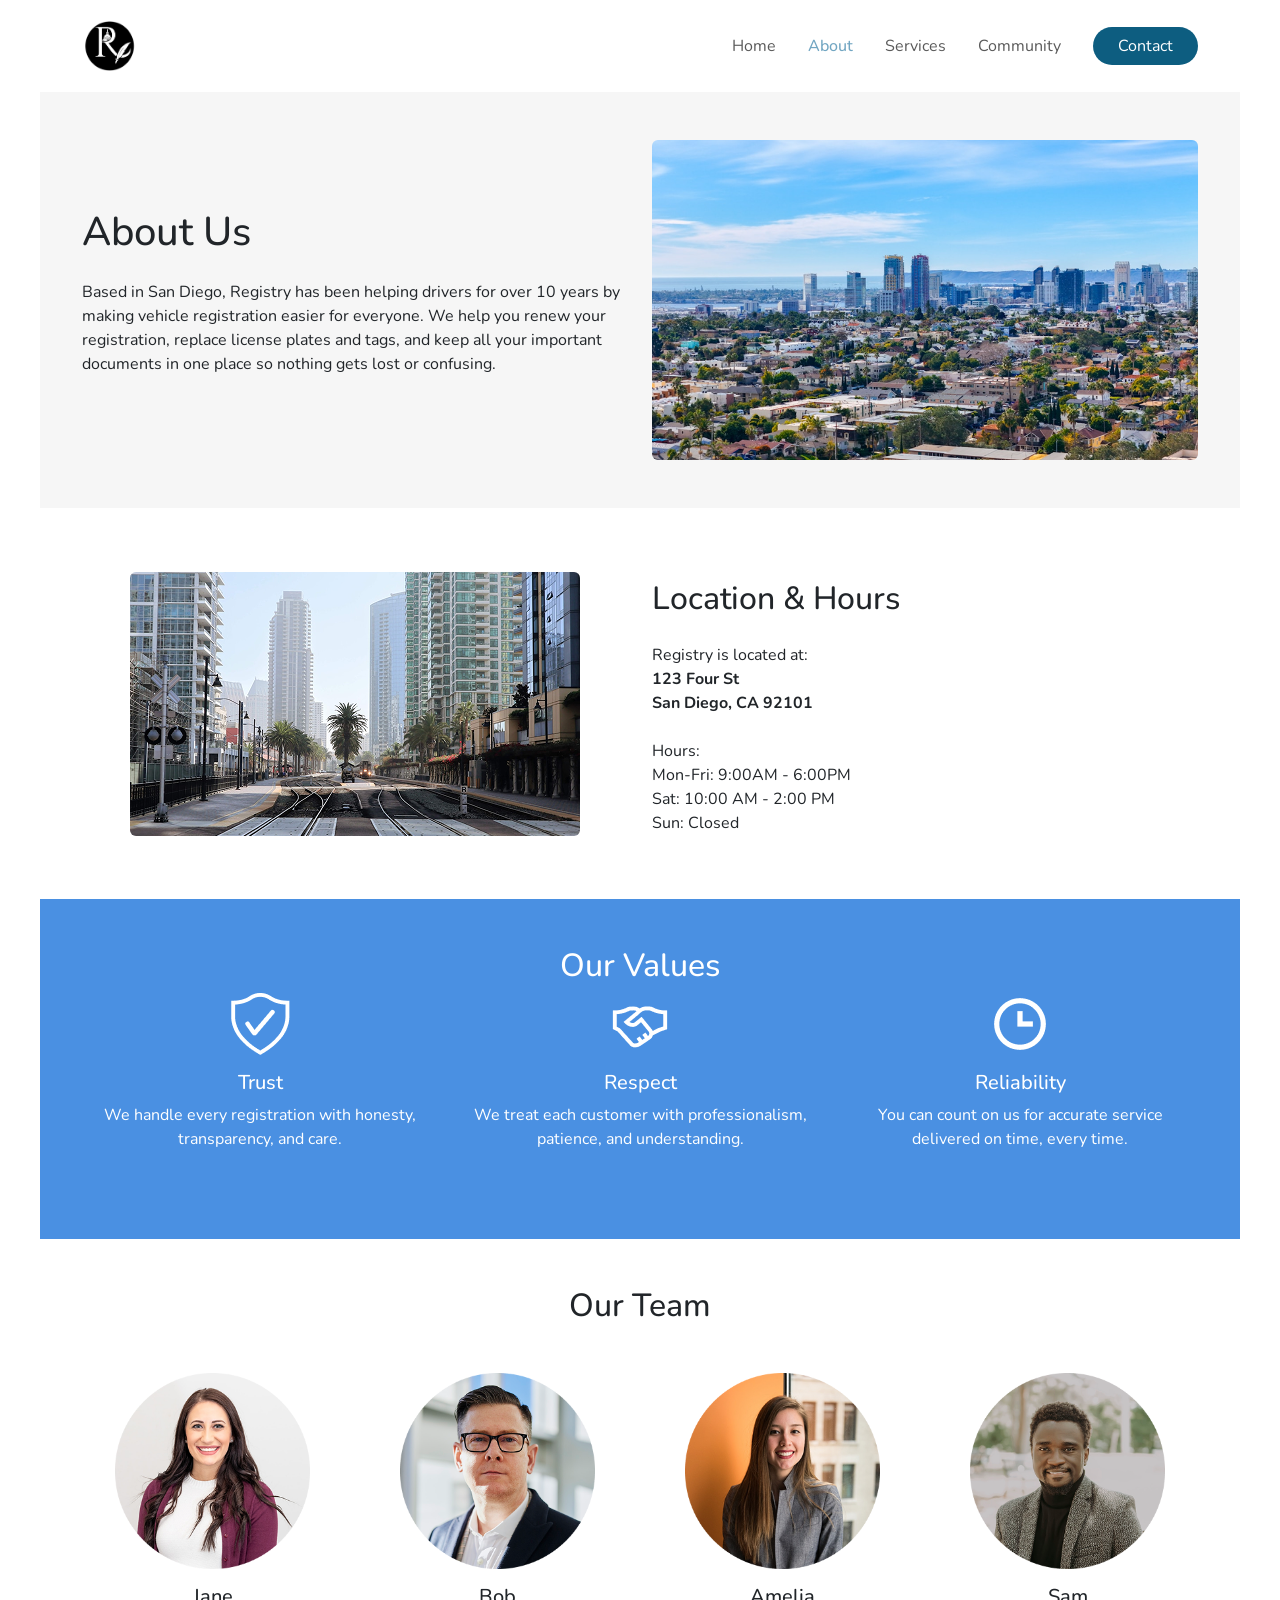
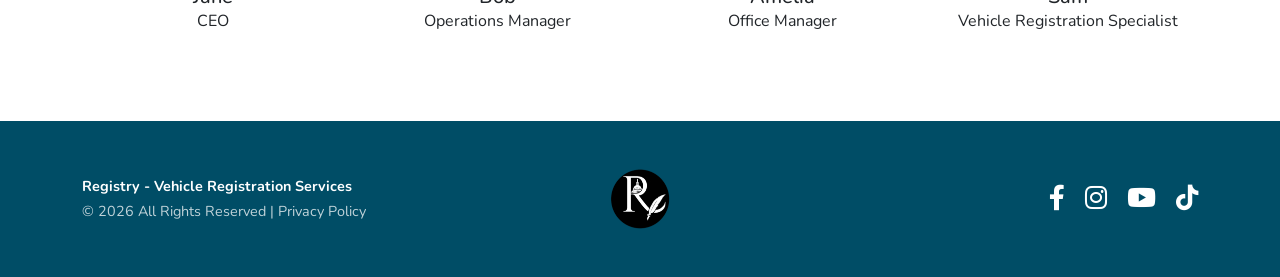
==== commit 64fc33a9: "Update about.html" ====
--- a/about.html
+++ b/about.html
@@ -49,7 +49,7 @@
     </header>
     <main>
     <!--About Section-->
-    <section class="about-section py-5">
+    <section class="about py-5">
         <div class="container">
             <div class="row align-items-center">
                 <div class="col-md-6 text-center text-md-start">
@@ -74,7 +74,7 @@
     </section>
 
     <!-- Location Section -->
-    <section class="location-section py-5">
+    <section class="location py-5">
         <div class="container">
             <div class="row align-items-center">
 
--- a/css/style.css
+++ b/css/style.css
@@ -260,14 +260,15 @@
     background: transparent;
 }
 
+
 /*About Page*/
 .about {
     background-color: #F6F6F6;
 }
 
 .values {
-  background-color: #72A6C2;
-  color: white;
+    background-color: #4A90E2;
+    color: white;
     width: 100%;
 }
 
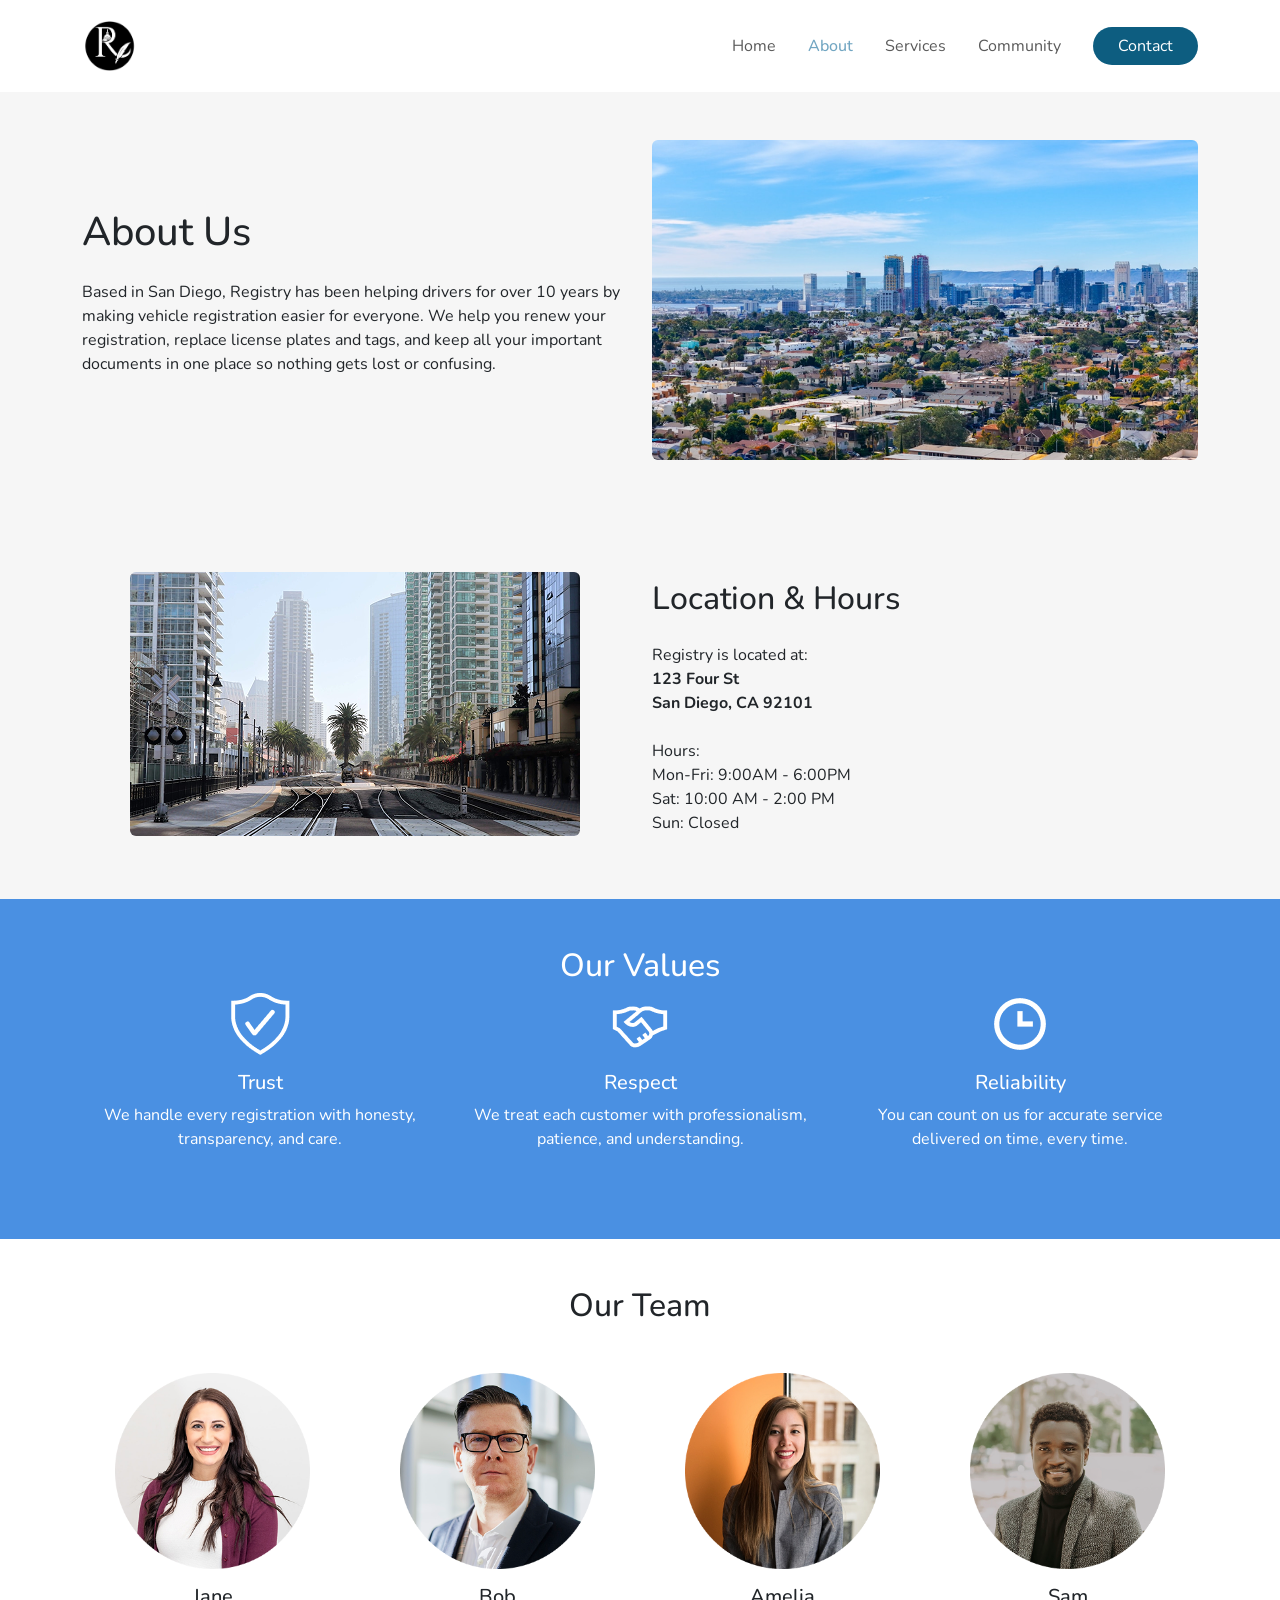
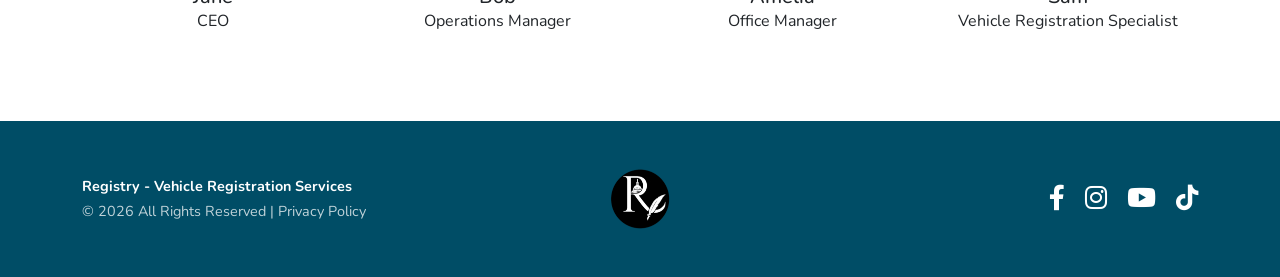
==== commit 2eb20024: "Update about.html" ====
--- a/about.html
+++ b/about.html
@@ -15,24 +15,17 @@
     <!-- Font Awesome Icons -->
     <link rel="stylesheet" href="https://cdnjs.cloudflare.com/ajax/libs/font-awesome/6.0.0/css/all.min.css">
 
-    <!-- Custom CSS -->
+    <!-- Your Custom CSS -->
     <link rel="stylesheet" href="css/style.css">
 </head>
 
 <body>
-    <header>
     <nav class="navbar navbar-expand-lg navbar-light bg-white sticky-top py-3">
         <div class="container">
             <a class="navbar-brand" href="index.html">
                 <img src="images/logo.png" alt="Registry Logo" height="50">
             </a>
-            <button class="navbar-toggler"
-                    type="button"
-                    data-bs-toggle="collapse"
-                    data-bs-target="#navbarNav"
-                    aria-controls="navbarNav"
-                    aria-expanded="false"
-                    aria-label="Toggle navigation">
+            <button class="navbar-toggler" type="button" data-bs-toggle="collapse" data-bs-target="#navbarNav">
                 <span class="navbar-toggler-icon"></span>
             </button>
             <div class="collapse navbar-collapse justify-content-end" id="navbarNav">
@@ -46,14 +39,16 @@
             </div>
         </div>
     </nav>
-    </header>
-    <main>
+
     <!--About Section-->
     <section class="about py-5">
         <div class="container">
             <div class="row align-items-center">
+
+                <!-- Text -->
                 <div class="col-md-6 text-center text-md-start">
                     <h1 class="mt-4 mt-md-0 mb-4">About Us</h1>
+
                     <p>
                         Based in San Diego, Registry has been helping drivers for over
                         10 years by making vehicle registration easier for everyone.
@@ -63,6 +58,7 @@
                     </p>
                 </div>
 
+                <!-- Image -->
                 <div class="col-md-6 text-center">
                     <img src="images/about.png"
                         class="img-fluid rounded"
@@ -74,7 +70,7 @@
     </section>
 
     <!-- Location Section -->
-    <section class="location py-5">
+    <section class="about py-5">
         <div class="container">
             <div class="row align-items-center">
 
@@ -88,7 +84,7 @@
 
                     <p>
                         Registry is located at:<br>
-                        <strong>123 Four St <br> San Diego, CA 92101</strong>
+                        <b>123 Four St <br> San Diego, CA 92101</b>
                         <br><br>
 
                         Hours:<br>
@@ -166,8 +162,7 @@
             </div>
         </div>
     </section>
-    </main>
-    
+
     <footer class="footer py-5">
         <div class="container">
             <div class="row align-items-center">
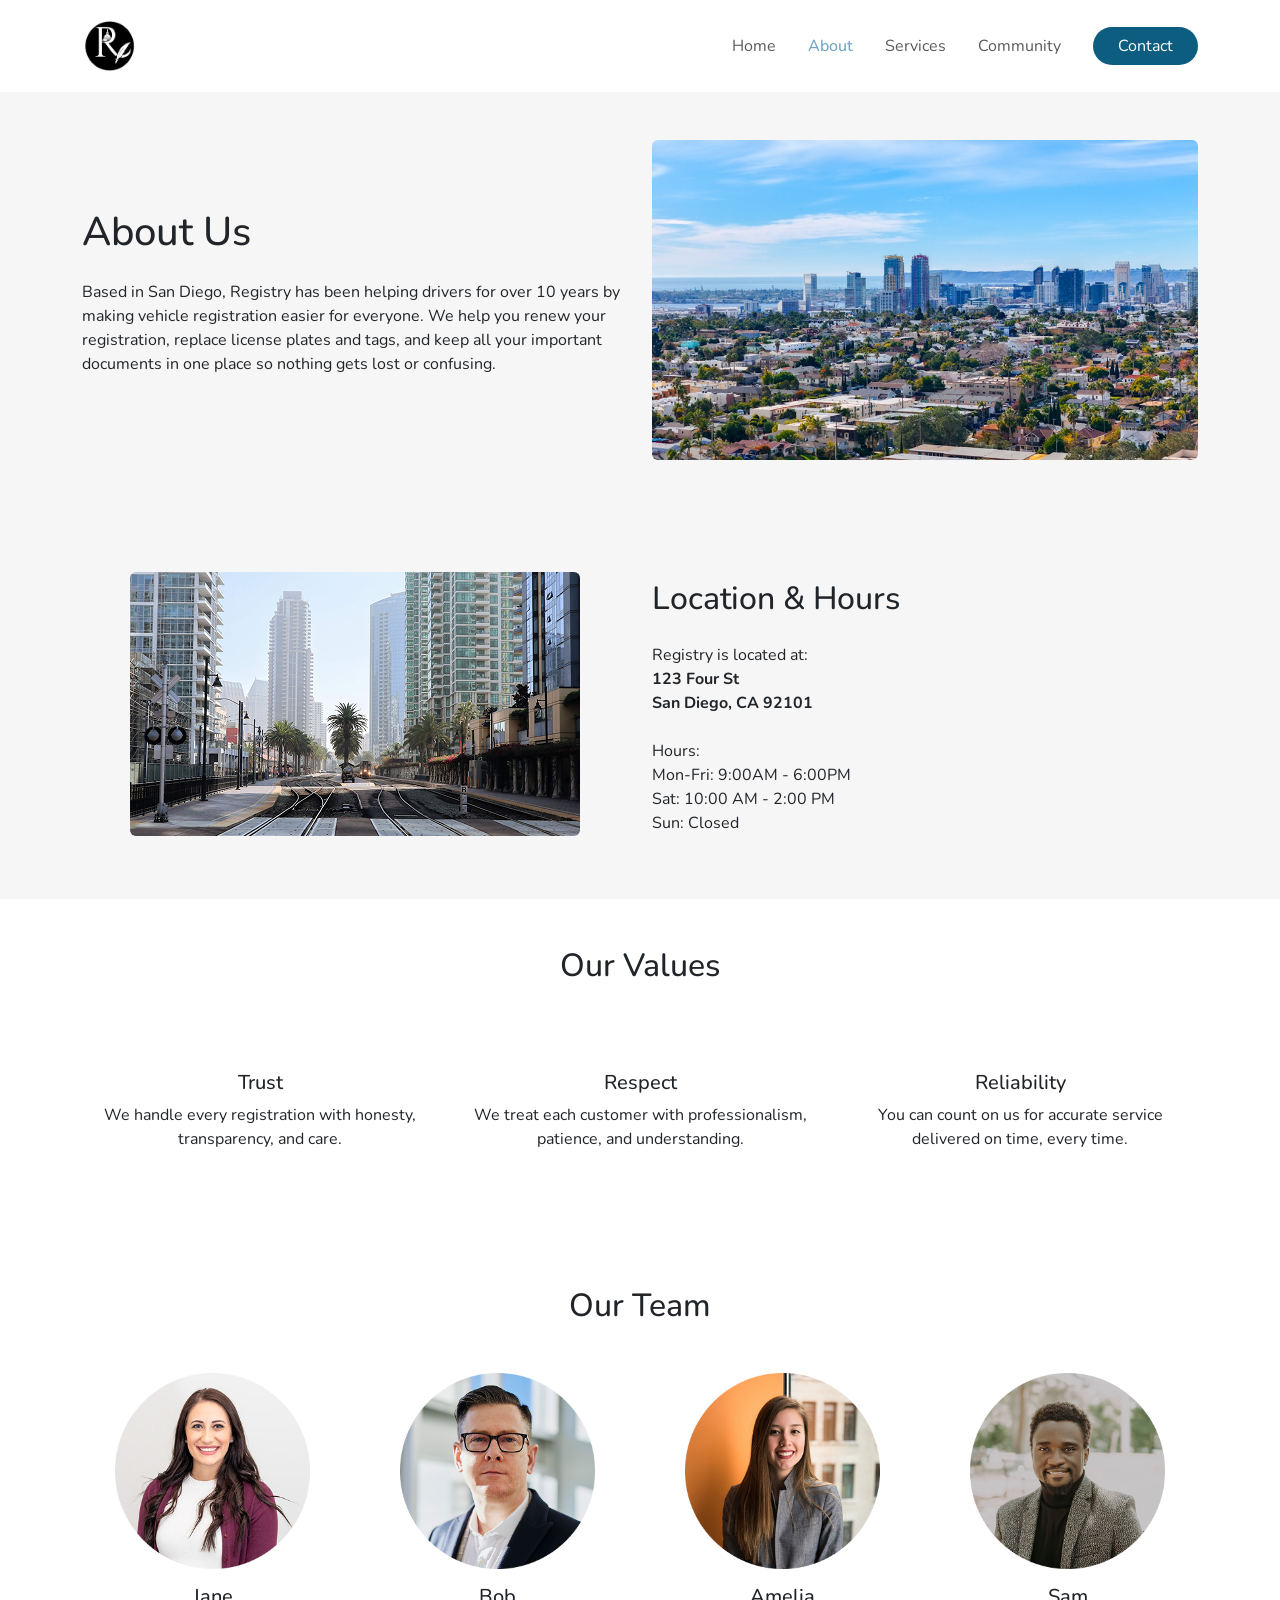
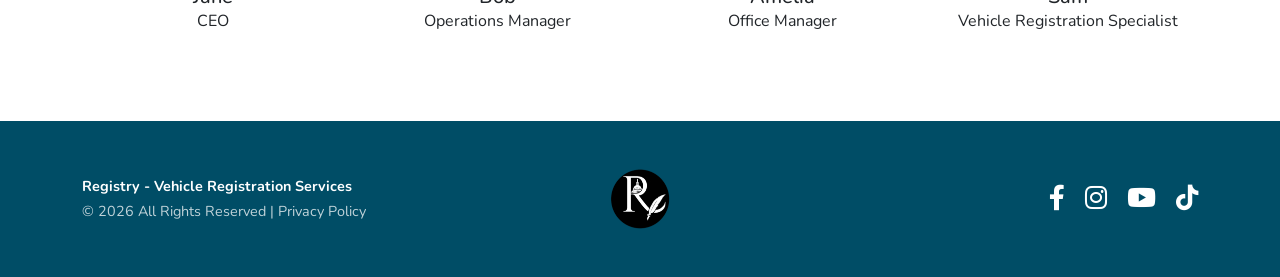
==== commit ba81e1e8: "Update about.html" ====
--- a/about.html
+++ b/about.html
@@ -99,7 +99,7 @@
     </section>
 
     <!-- Values Section-->
-    <section class="values py-5">
+    <section class="about-values py-5">
         <div class="container">
             <h2 class="text-center">Our Values</h2>
             <div class="row text-center">
--- a/css/style.css
+++ b/css/style.css
@@ -267,7 +267,7 @@
 }
 
 .values {
-    background-color: #4A90E2;
+    background-color: #72A6C2;
     color: white;
     width: 100%;
 }
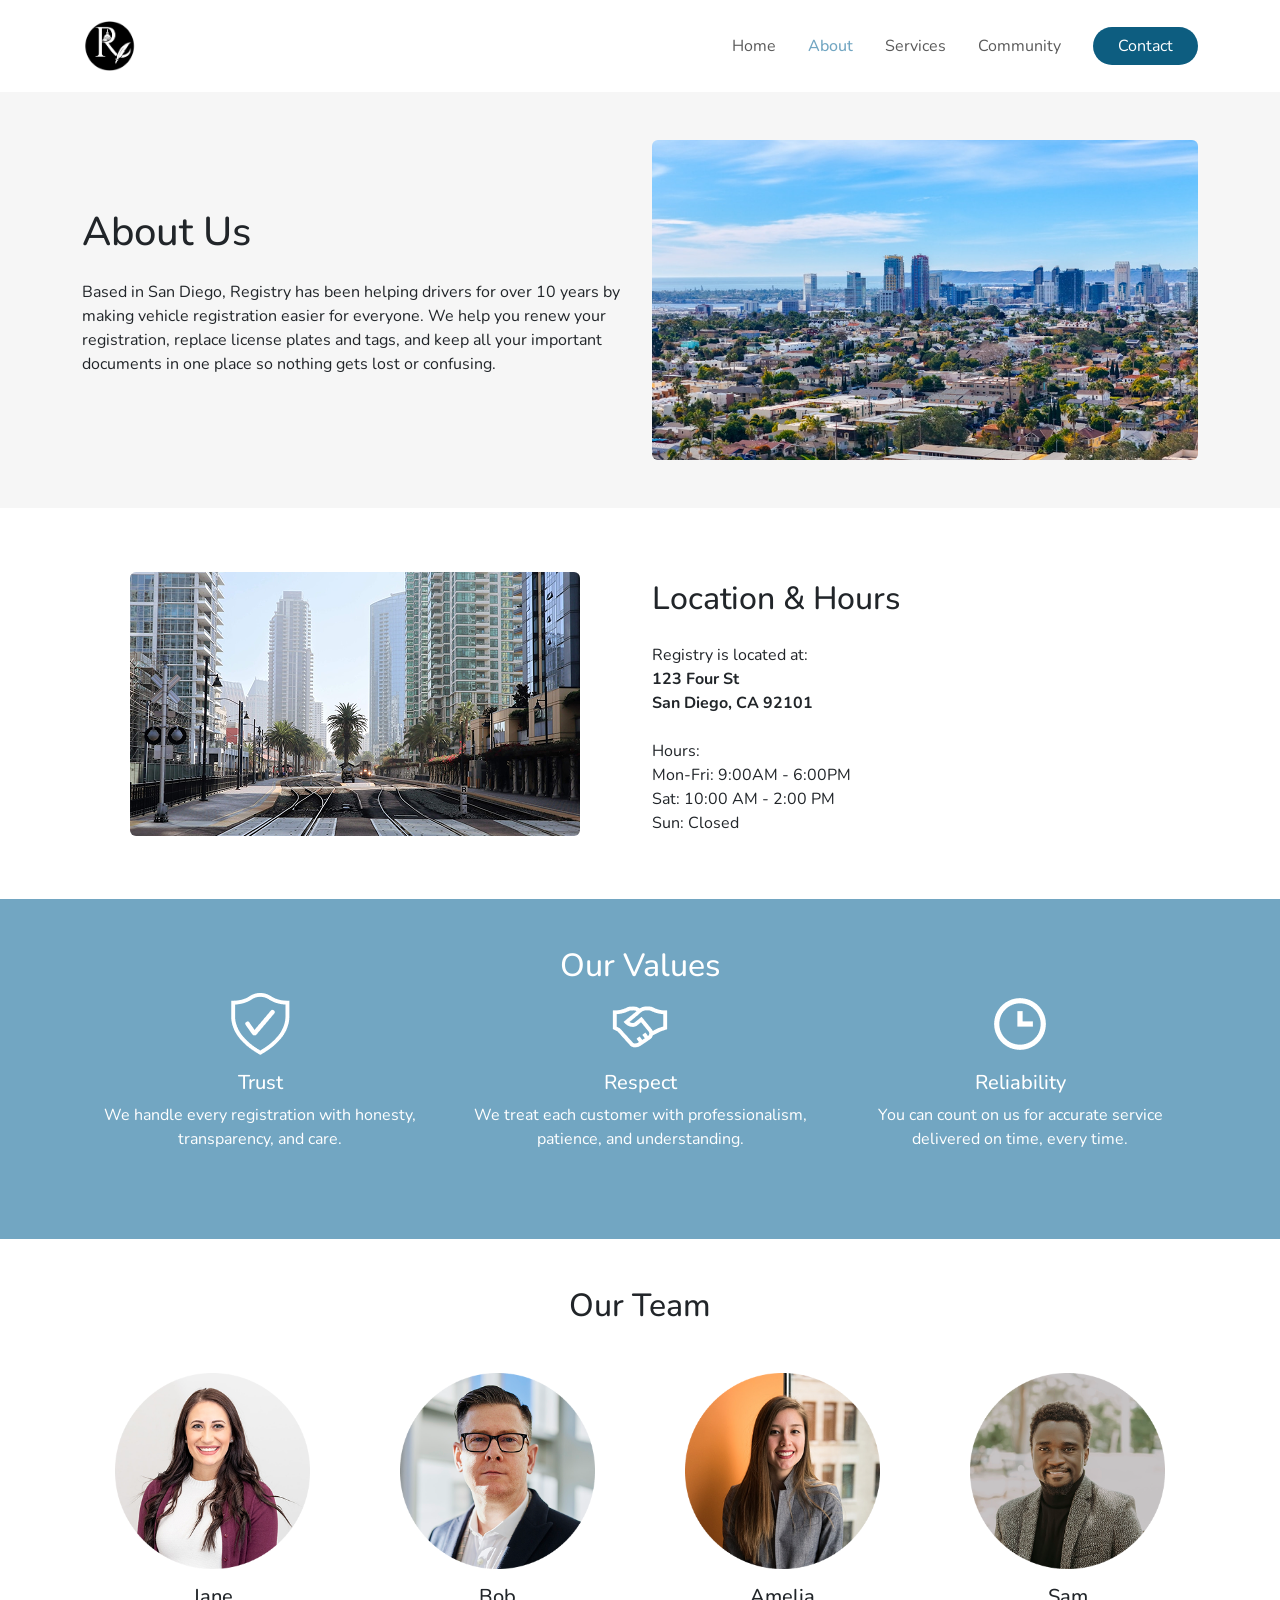
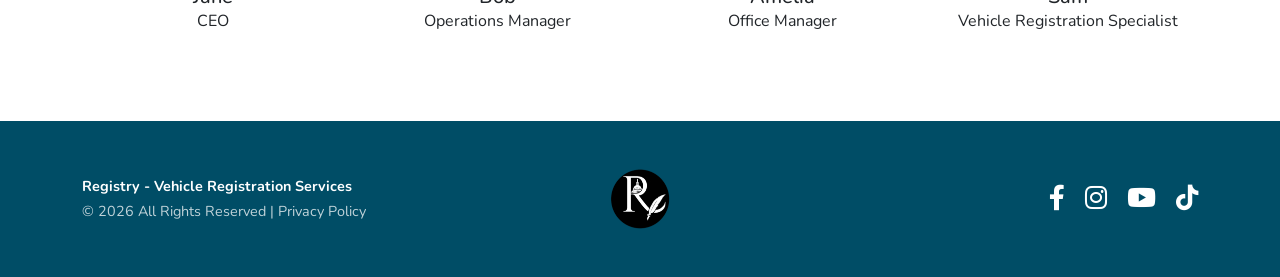
==== commit 1507bb9e: "Update about.html" ====
--- a/about.html
+++ b/about.html
@@ -70,7 +70,7 @@
     </section>
 
     <!-- Location Section -->
-    <section class="about py-5">
+    <section class="location py-5">
         <div class="container">
             <div class="row align-items-center">
 
@@ -99,7 +99,7 @@
     </section>
 
     <!-- Values Section-->
-    <section class="about-values py-5">
+    <section class="values py-5">
         <div class="container">
             <h2 class="text-center">Our Values</h2>
             <div class="row text-center">
